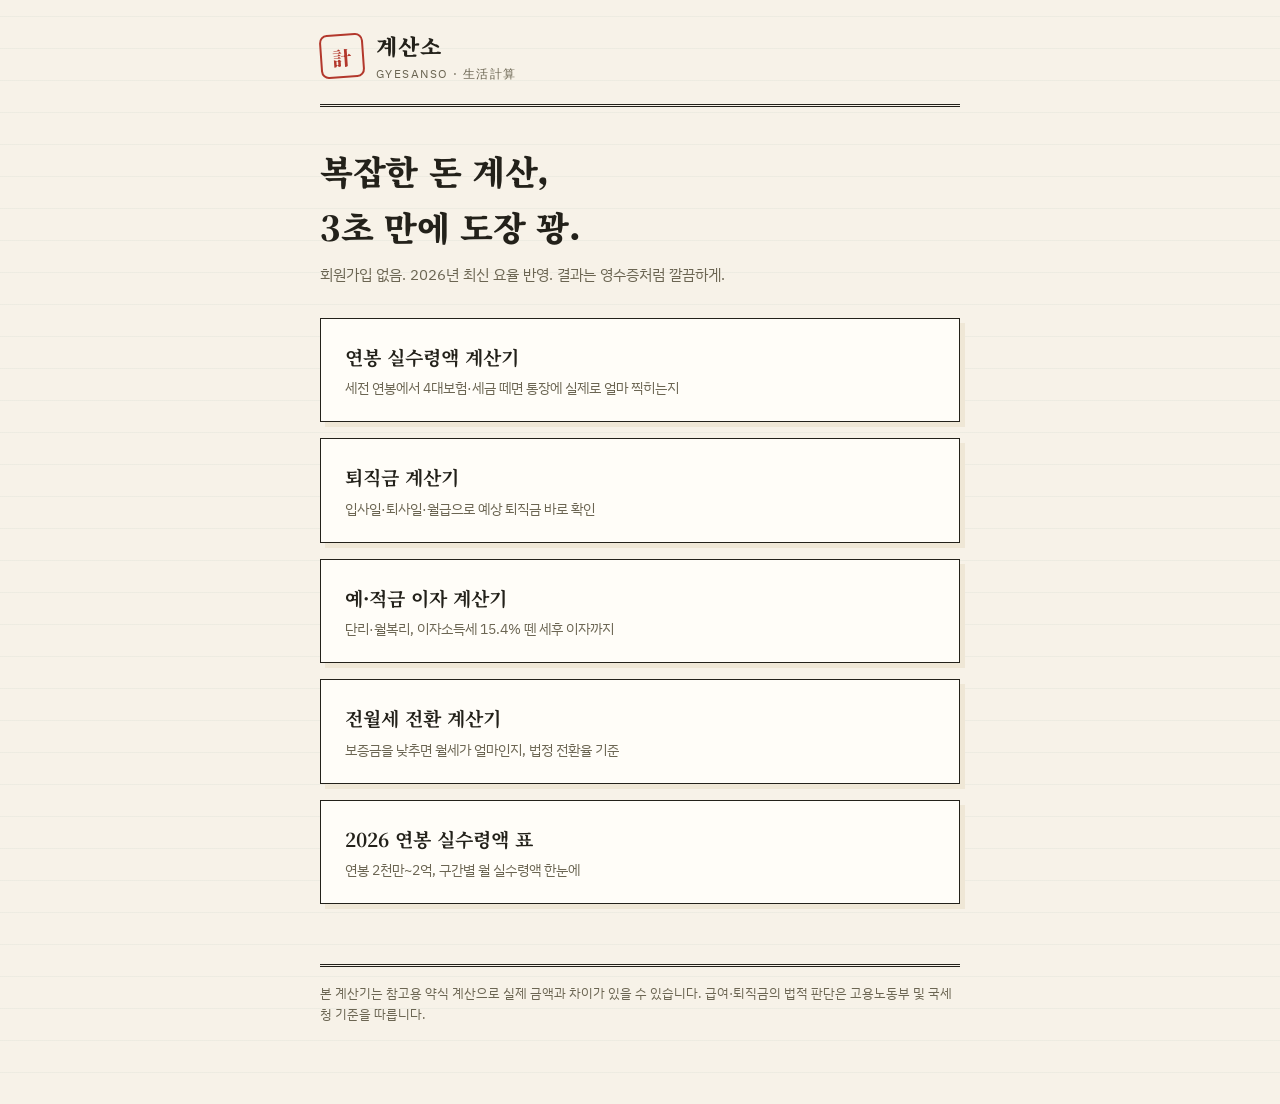
==== index.html @ 00213001 "2026 연봉 실수령액 표 + sitemap/robots Co-Authored-By: Claude Fable 5 <noreply@anthropic.com> Claude-Sessio" ====
<!DOCTYPE html>
<html lang="ko">
<head>
<meta charset="utf-8">
<meta name="viewport" content="width=device-width, initial-scale=1">
<title>계산소 — 연봉 실수령액·퇴직금 계산기</title>
<meta name="description" content="연봉 실수령액, 퇴직금을 3초 만에 계산하세요. 2026년 4대보험 요율 반영, 광고 없는 빠른 무료 계산기.">
<meta property="og:title" content="계산소 — 복잡한 돈 계산, 3초 만에">
<meta property="og:description" content="연봉 실수령액·퇴직금 무료 계산기. 2026년 요율 반영.">
<link rel="preconnect" href="https://fonts.googleapis.com">
<link href="https://fonts.googleapis.com/css2?family=Noto+Serif+KR:wght@700;900&family=IBM+Plex+Sans+KR:wght@400;600&family=IBM+Plex+Mono:wght@500;700&display=swap" rel="stylesheet">
<link rel="stylesheet" href="style.css">
<link rel="icon" href="data:image/svg+xml,<svg xmlns='http://www.w3.org/2000/svg' viewBox='0 0 100 100'><rect x='8' y='8' width='84' height='84' rx='16' fill='none' stroke='%23b3382c' stroke-width='8'/><text x='50' y='68' font-size='52' text-anchor='middle' fill='%23b3382c' font-family='serif' font-weight='900'>計</text></svg>">
<!-- AdSense: 승인 후 여기에 사이트 소유 확인/자동광고 스크립트 붙여넣기 (DEPLOY.md 4번) -->
</head>
<body>
<div class="wrap">
  <header>
    <a class="stamp-logo" href="./">計</a>
    <a class="brand" href="./">계산소<small>GYESANSO · 生活計算</small></a>
  </header>

  <h1>복잡한 돈 계산,<br>3초 만에 도장 꽝.</h1>
  <p class="lead">회원가입 없음. 2026년 최신 요율 반영. 결과는 영수증처럼 깔끔하게.</p>

  <nav class="cards">
    <a class="card" href="salary.html">
      <h2>연봉 실수령액 계산기</h2>
      <p>세전 연봉에서 4대보험·세금 떼면 통장에 실제로 얼마 찍히는지</p>
    </a>
    <a class="card" href="severance.html">
      <h2>퇴직금 계산기</h2>
      <p>입사일·퇴사일·월급으로 예상 퇴직금 바로 확인</p>
    </a>
    <a class="card" href="interest.html">
      <h2>예·적금 이자 계산기</h2>
      <p>단리·월복리, 이자소득세 15.4% 뗀 세후 이자까지</p>
    </a>
    <a class="card" href="jeonse.html">
      <h2>전월세 전환 계산기</h2>
      <p>보증금을 낮추면 월세가 얼마인지, 법정 전환율 기준</p>
    </a>
    <a class="card" href="table.html">
      <h2>2026 연봉 실수령액 표</h2>
      <p>연봉 2천만~2억, 구간별 월 실수령액 한눈에</p>
    </a>
  </nav>

  <footer>
    본 계산기는 참고용 약식 계산으로 실제 금액과 차이가 있을 수 있습니다.
    급여·퇴직금의 법적 판단은 고용노동부 및 국세청 기준을 따릅니다.
  </footer>
</div>
</body>
</html>
---- style.css ----
/* 계산소 — 장부/영수증 에디토리얼 */
:root {
  --paper: #f7f2e8;
  --paper-deep: #efe7d6;
  --ink: #23211a;
  --ink-soft: #6b6552;
  --stamp: #b3382c;      /* 인주 레드 */
  --ledger: #175b4a;     /* 장부 그린 */
  --line: #d8cfba;
  --serif: 'Noto Serif KR', serif;
  --sans: 'IBM Plex Sans KR', sans-serif;
  --mono: 'IBM Plex Mono', monospace;
}
* { margin: 0; padding: 0; box-sizing: border-box; }
html { -webkit-text-size-adjust: 100%; }
body {
  font-family: var(--sans);
  background: var(--paper);
  background-image: repeating-linear-gradient(0deg, transparent, transparent 31px, rgba(23,91,74,.045) 31px, rgba(23,91,74,.045) 32px);
  color: var(--ink);
  line-height: 1.65;
  min-height: 100vh;
}
.wrap { max-width: 680px; margin: 0 auto; padding: 0 20px 80px; }

/* 헤더 */
header { padding: 28px 0 20px; display: flex; align-items: center; gap: 12px; border-bottom: 3px double var(--ink); }
.stamp-logo {
  width: 44px; height: 44px; flex: none;
  border: 2.5px solid var(--stamp); border-radius: 8px;
  color: var(--stamp); font-family: var(--serif); font-weight: 900; font-size: 19px;
  display: flex; align-items: center; justify-content: center;
  transform: rotate(-4deg);
  text-decoration: none; line-height: 1;
}
header .brand { font-family: var(--serif); font-weight: 900; font-size: 22px; letter-spacing: .04em; text-decoration: none; color: var(--ink); }
header .brand small { display: block; font-family: var(--sans); font-weight: 400; font-size: 12px; color: var(--ink-soft); letter-spacing: .12em; }

h1 { font-family: var(--serif); font-weight: 900; font-size: clamp(26px, 5vw, 34px); margin: 36px 0 8px; letter-spacing: -.01em; }
.lead { color: var(--ink-soft); font-size: 15px; margin-bottom: 28px; }

/* 입력 폼 */
form.calc { background: #fffdf8; border: 1.5px solid var(--ink); box-shadow: 5px 5px 0 var(--paper-deep); padding: 24px; margin-bottom: 28px; }
.field { margin-bottom: 18px; }
.field label { display: block; font-weight: 600; font-size: 14px; margin-bottom: 6px; }
.field .hint { font-weight: 400; color: var(--ink-soft); font-size: 12px; margin-left: 6px; }
.field input, .field select {
  width: 100%; padding: 12px 14px; font-size: 17px;
  font-family: var(--mono); font-variant-numeric: tabular-nums;
  border: 1.5px solid var(--line); border-radius: 0; background: var(--paper);
  color: var(--ink); outline: none;
}
.field input:focus, .field select:focus { border-color: var(--ledger); background: #fff; }
.quick { display: flex; gap: 8px; margin-top: 8px; flex-wrap: wrap; }
.quick button {
  font-family: var(--sans); font-size: 13px; padding: 5px 12px; cursor: pointer;
  background: none; border: 1px solid var(--line); border-radius: 99px; color: var(--ink-soft);
}
.quick button:hover { border-color: var(--stamp); color: var(--stamp); }
.row2 { display: grid; grid-template-columns: 1fr 1fr; gap: 14px; }
@media (max-width: 480px) { .row2 { grid-template-columns: 1fr; } }
button.go {
  width: 100%; padding: 15px; font-size: 17px; font-weight: 700; font-family: var(--serif);
  background: var(--ink); color: var(--paper); border: none; cursor: pointer; letter-spacing: .2em;
}
button.go:active { transform: translate(2px, 2px); }

/* 영수증 결과 */
.receipt {
  background: #fffdf8; border: 1.5px dashed var(--ink); padding: 26px 24px;
  font-family: var(--mono); font-variant-numeric: tabular-nums;
  position: relative; margin-bottom: 40px; display: none;
}
.receipt.show { display: block; animation: slide .35s ease; }
@keyframes slide { from { opacity: 0; transform: translateY(10px); } to { opacity: 1; } }
.receipt h2 { font-family: var(--serif); font-size: 16px; text-align: center; letter-spacing: .3em; border-bottom: 1px solid var(--line); padding-bottom: 12px; margin-bottom: 14px; }
.receipt .line { display: flex; justify-content: space-between; padding: 5px 0; font-size: 14.5px; }
.receipt .line .k { color: var(--ink-soft); font-family: var(--sans); }
.receipt .line.minus .v::before { content: "− "; color: var(--stamp); }
.receipt .sep { border-top: 1px dashed var(--line); margin: 10px 0; }
.receipt .total { display: flex; justify-content: space-between; align-items: baseline; padding-top: 6px; }
.receipt .total .k { font-family: var(--serif); font-weight: 700; font-size: 16px; }
.receipt .total .v { font-size: 26px; font-weight: 700; color: var(--ledger); }
.receipt .foot { text-align: center; color: var(--ink-soft); font-size: 12px; margin-top: 14px; font-family: var(--sans); }
.receipt .stamp-mark {
  position: absolute; top: 18px; right: 18px; width: 52px; height: 52px;
  border: 2.5px solid var(--stamp); border-radius: 50%; color: var(--stamp);
  font-family: var(--serif); font-weight: 900; font-size: 13px; line-height: 1.15;
  display: flex; align-items: center; justify-content: center; text-align: center;
  transform: rotate(9deg); opacity: .85;
}

/* 설명 섹션 */
.explain { margin-top: 8px; }
.explain h2 { font-family: var(--serif); font-size: 20px; margin: 34px 0 10px; padding-left: 12px; border-left: 4px solid var(--stamp); }
.explain p, .explain li { font-size: 15px; color: #3c392e; margin-bottom: 8px; }
.explain ul { padding-left: 22px; }
.explain strong { color: var(--ink); }

/* 인덱스 카드 */
.cards { display: grid; gap: 16px; margin-top: 30px; }
.card {
  display: block; background: #fffdf8; border: 1.5px solid var(--ink);
  box-shadow: 5px 5px 0 var(--paper-deep); padding: 22px 24px;
  text-decoration: none; color: var(--ink); transition: transform .12s ease;
}
.card:hover { transform: translate(-2px, -2px); box-shadow: 7px 7px 0 var(--paper-deep); }
.card h2 { font-family: var(--serif); font-size: 19px; margin-bottom: 4px; }
.card p { font-size: 14px; color: var(--ink-soft); }
.card.soon { opacity: .45; pointer-events: none; }
.card.soon h2::after { content: " · 준비중"; font-size: 12px; color: var(--stamp); }

footer { margin-top: 60px; border-top: 3px double var(--ink); padding-top: 16px; font-size: 12.5px; color: var(--ink-soft); }
footer a { color: var(--ledger); }
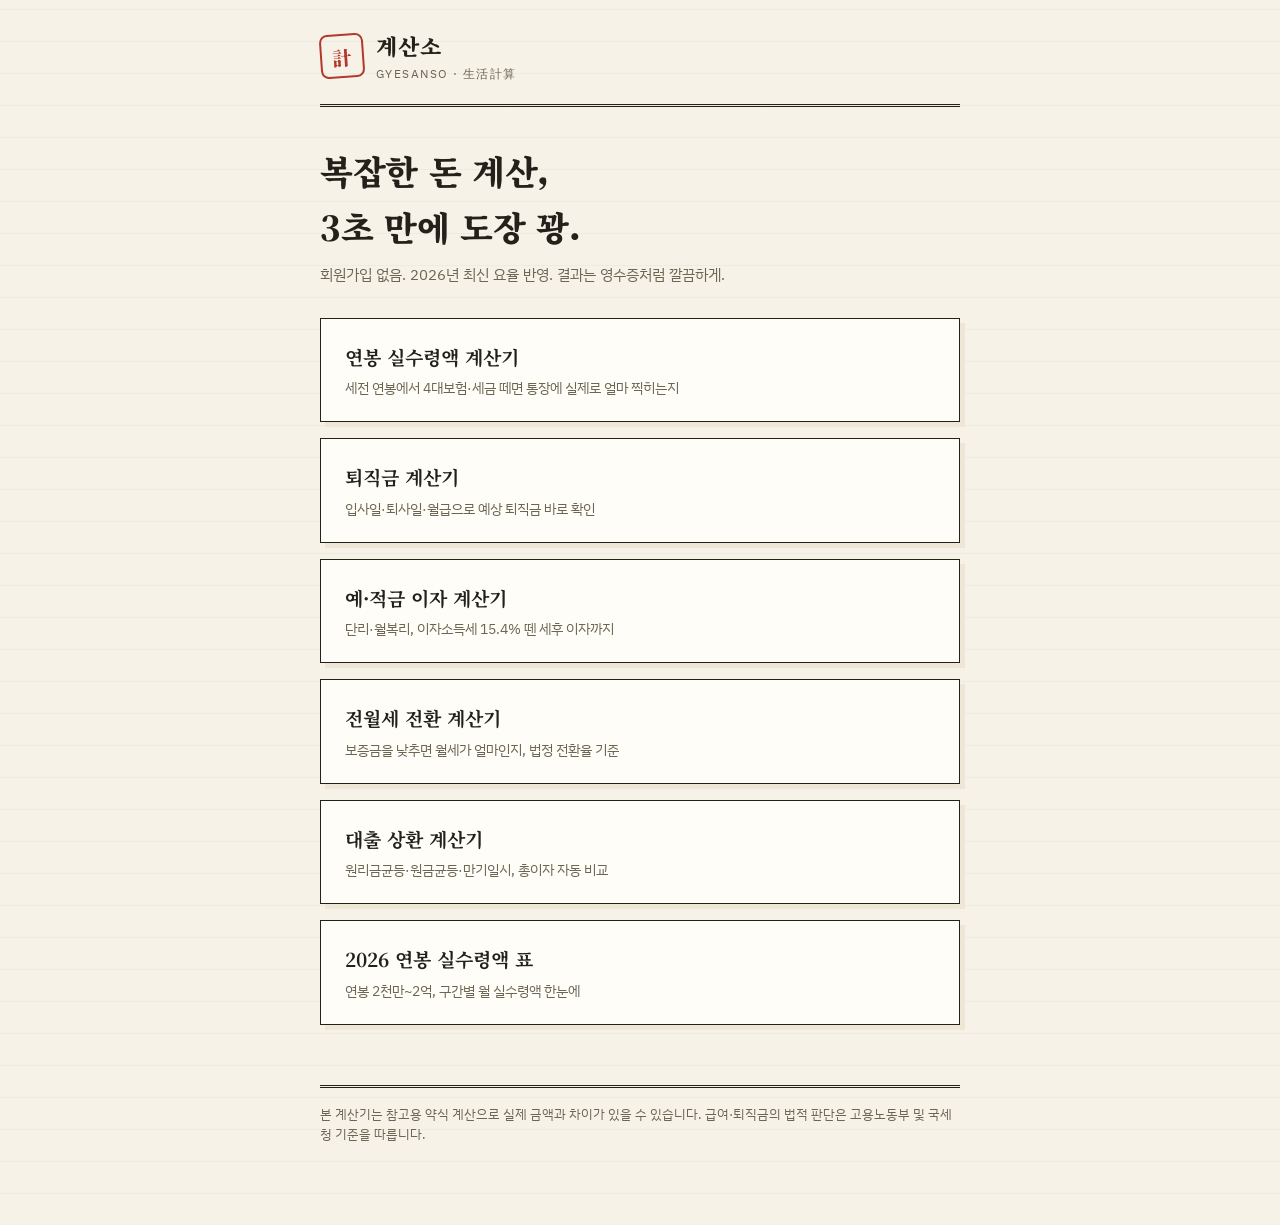
==== commit 84802a6e: "대출 상환 계산기 (원리금균등·원금균등·만기일시) Co-Authored-By: Claude Fable 5 <noreply@anthropic.com> Claude-Session: h" ====
--- a/index.html
+++ b/index.html
@@ -40,6 +40,10 @@
       <h2>전월세 전환 계산기</h2>
       <p>보증금을 낮추면 월세가 얼마인지, 법정 전환율 기준</p>
     </a>
+    <a class="card" href="loan.html">
+      <h2>대출 상환 계산기</h2>
+      <p>원리금균등·원금균등·만기일시, 총이자 자동 비교</p>
+    </a>
     <a class="card" href="table.html">
       <h2>2026 연봉 실수령액 표</h2>
       <p>연봉 2천만~2억, 구간별 월 실수령액 한눈에</p>
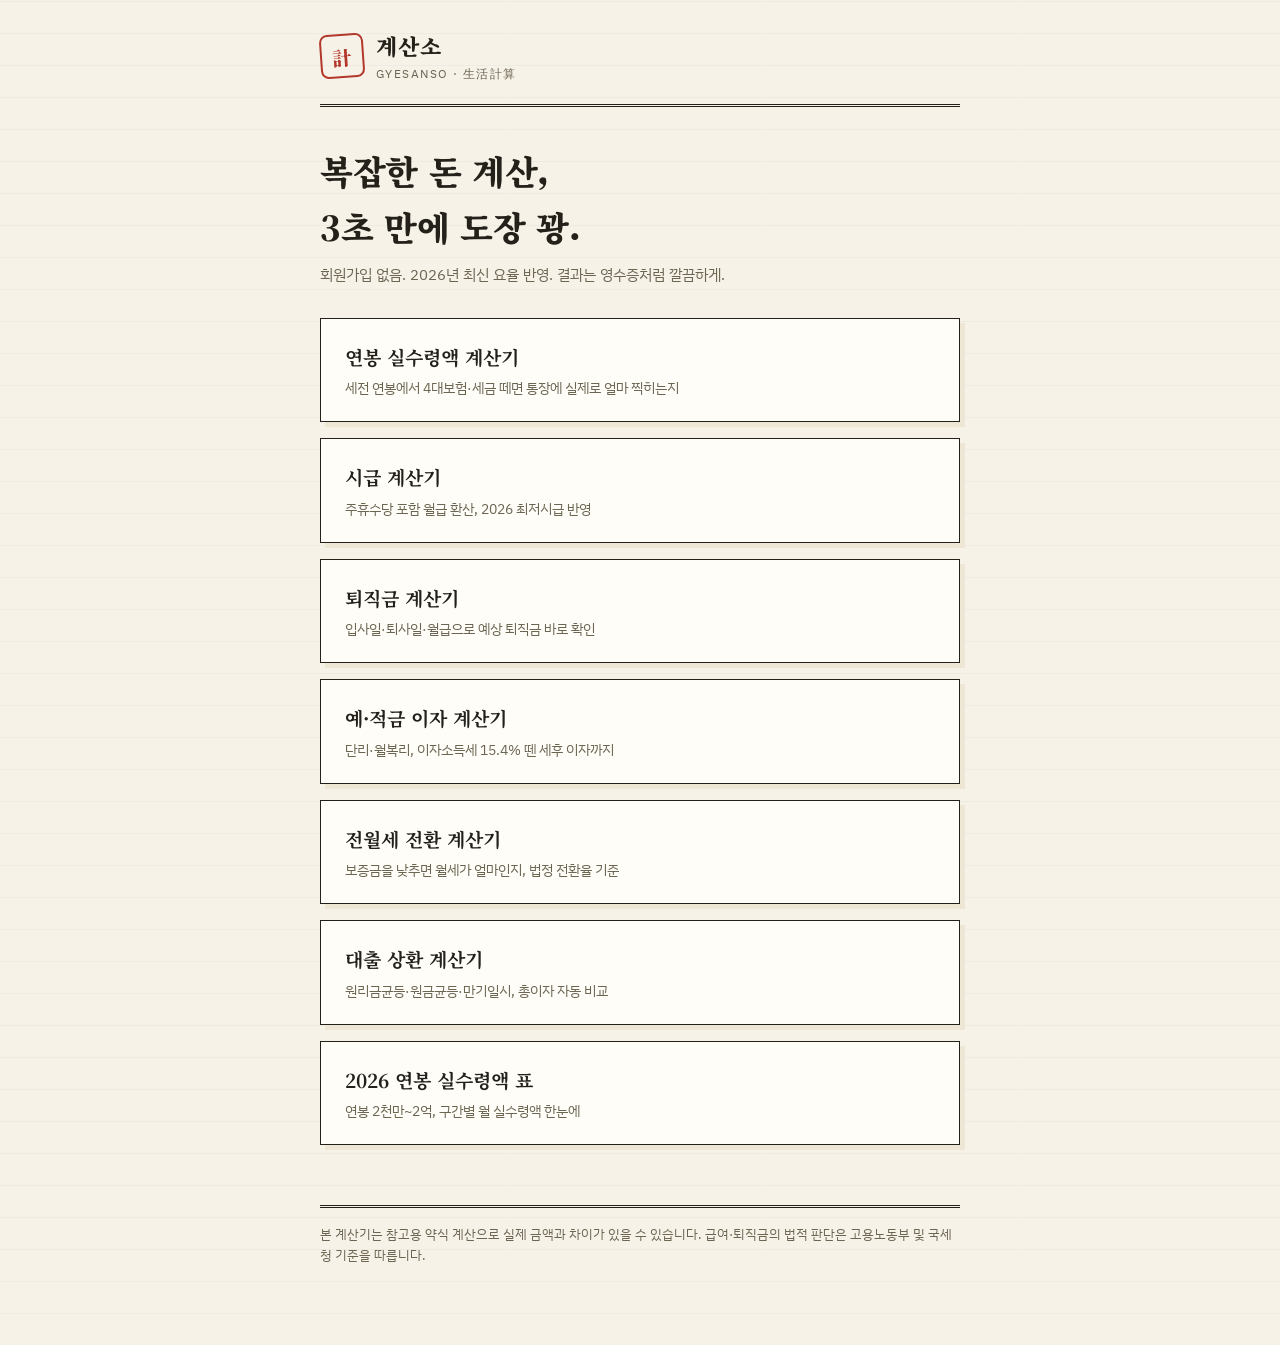
==== commit c1be8729: "시급 계산기 (주휴수당 포함, 2026 최저시급) Co-Authored-By: Claude Fable 5 <noreply@anthropic.com> Claude-Session: h" ====
--- a/index.html
+++ b/index.html
@@ -28,6 +28,10 @@
       <h2>연봉 실수령액 계산기</h2>
       <p>세전 연봉에서 4대보험·세금 떼면 통장에 실제로 얼마 찍히는지</p>
     </a>
+    <a class="card" href="hourly.html">
+      <h2>시급 계산기</h2>
+      <p>주휴수당 포함 월급 환산, 2026 최저시급 반영</p>
+    </a>
     <a class="card" href="severance.html">
       <h2>퇴직금 계산기</h2>
       <p>입사일·퇴사일·월급으로 예상 퇴직금 바로 확인</p>
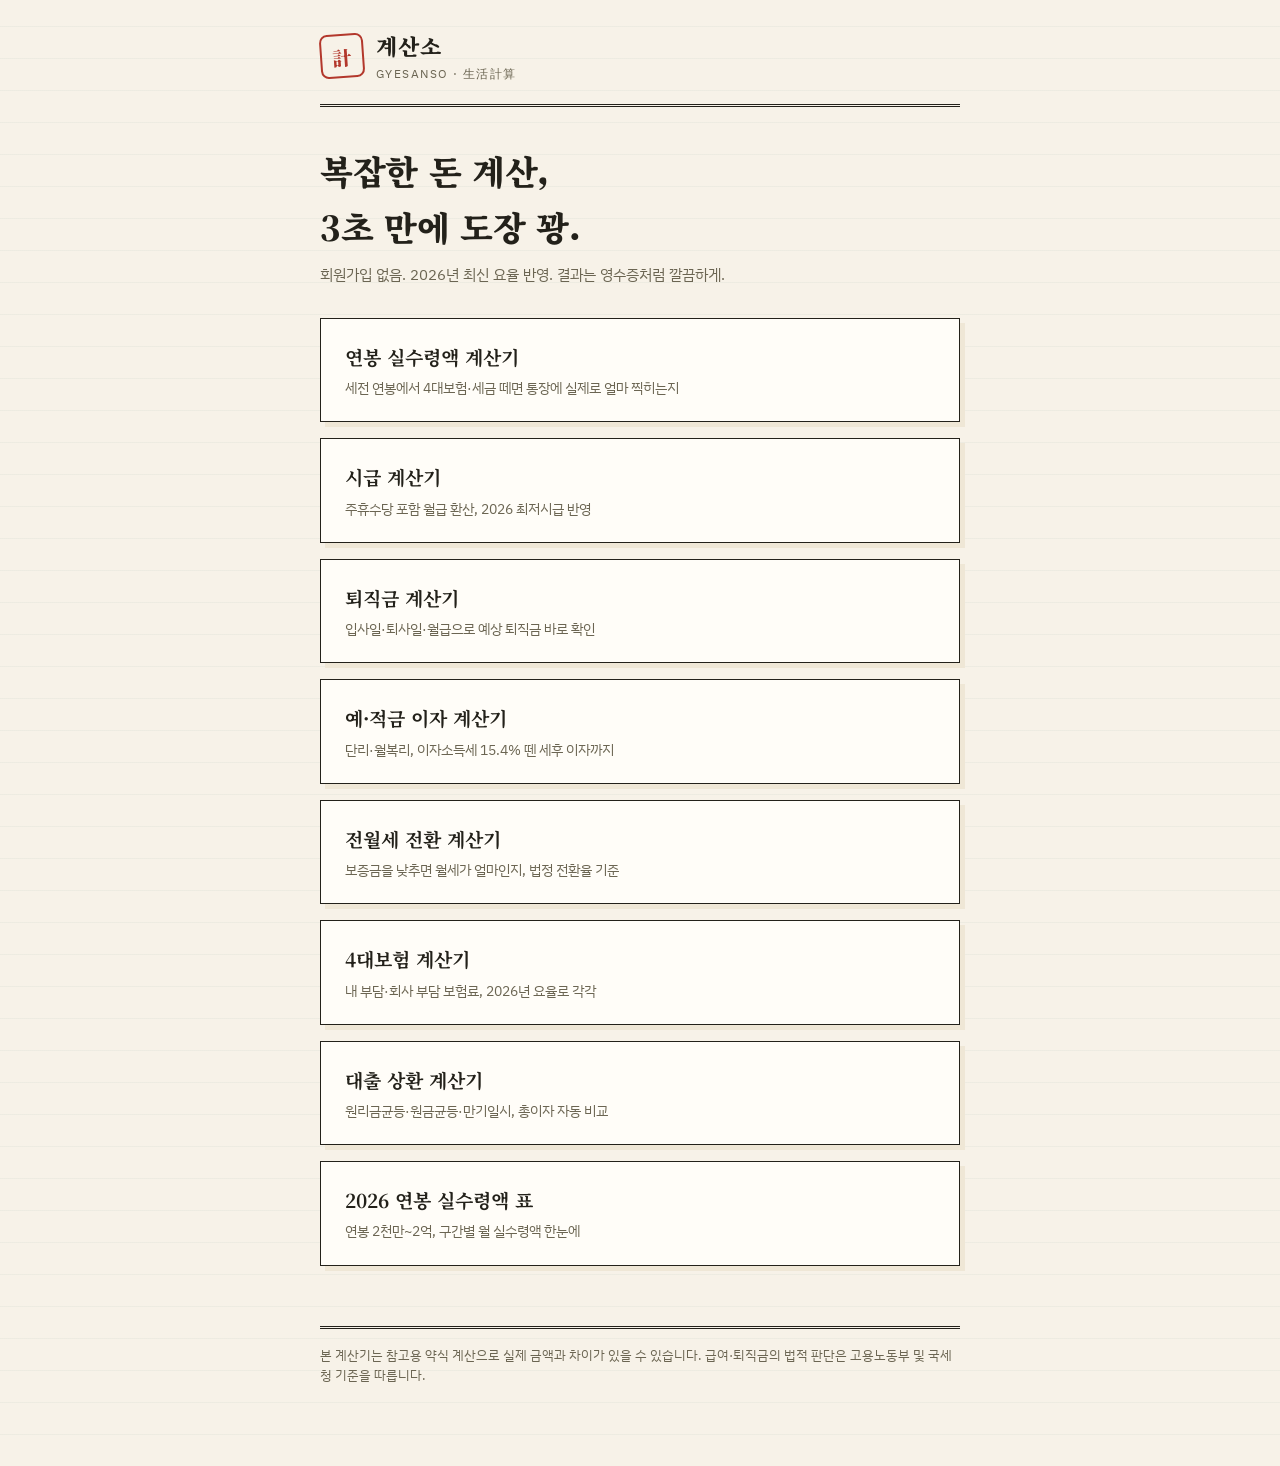
==== commit 10c095c1: "4대보험 계산기 (근로자·사업주 부담 분리) Co-Authored-By: Claude Fable 5 <noreply@anthropic.com> Claude-Session: http" ====
--- a/index.html
+++ b/index.html
@@ -44,6 +44,10 @@
       <h2>전월세 전환 계산기</h2>
       <p>보증금을 낮추면 월세가 얼마인지, 법정 전환율 기준</p>
     </a>
+    <a class="card" href="insurance.html">
+      <h2>4대보험 계산기</h2>
+      <p>내 부담·회사 부담 보험료, 2026년 요율로 각각</p>
+    </a>
     <a class="card" href="loan.html">
       <h2>대출 상환 계산기</h2>
       <p>원리금균등·원금균등·만기일시, 총이자 자동 비교</p>
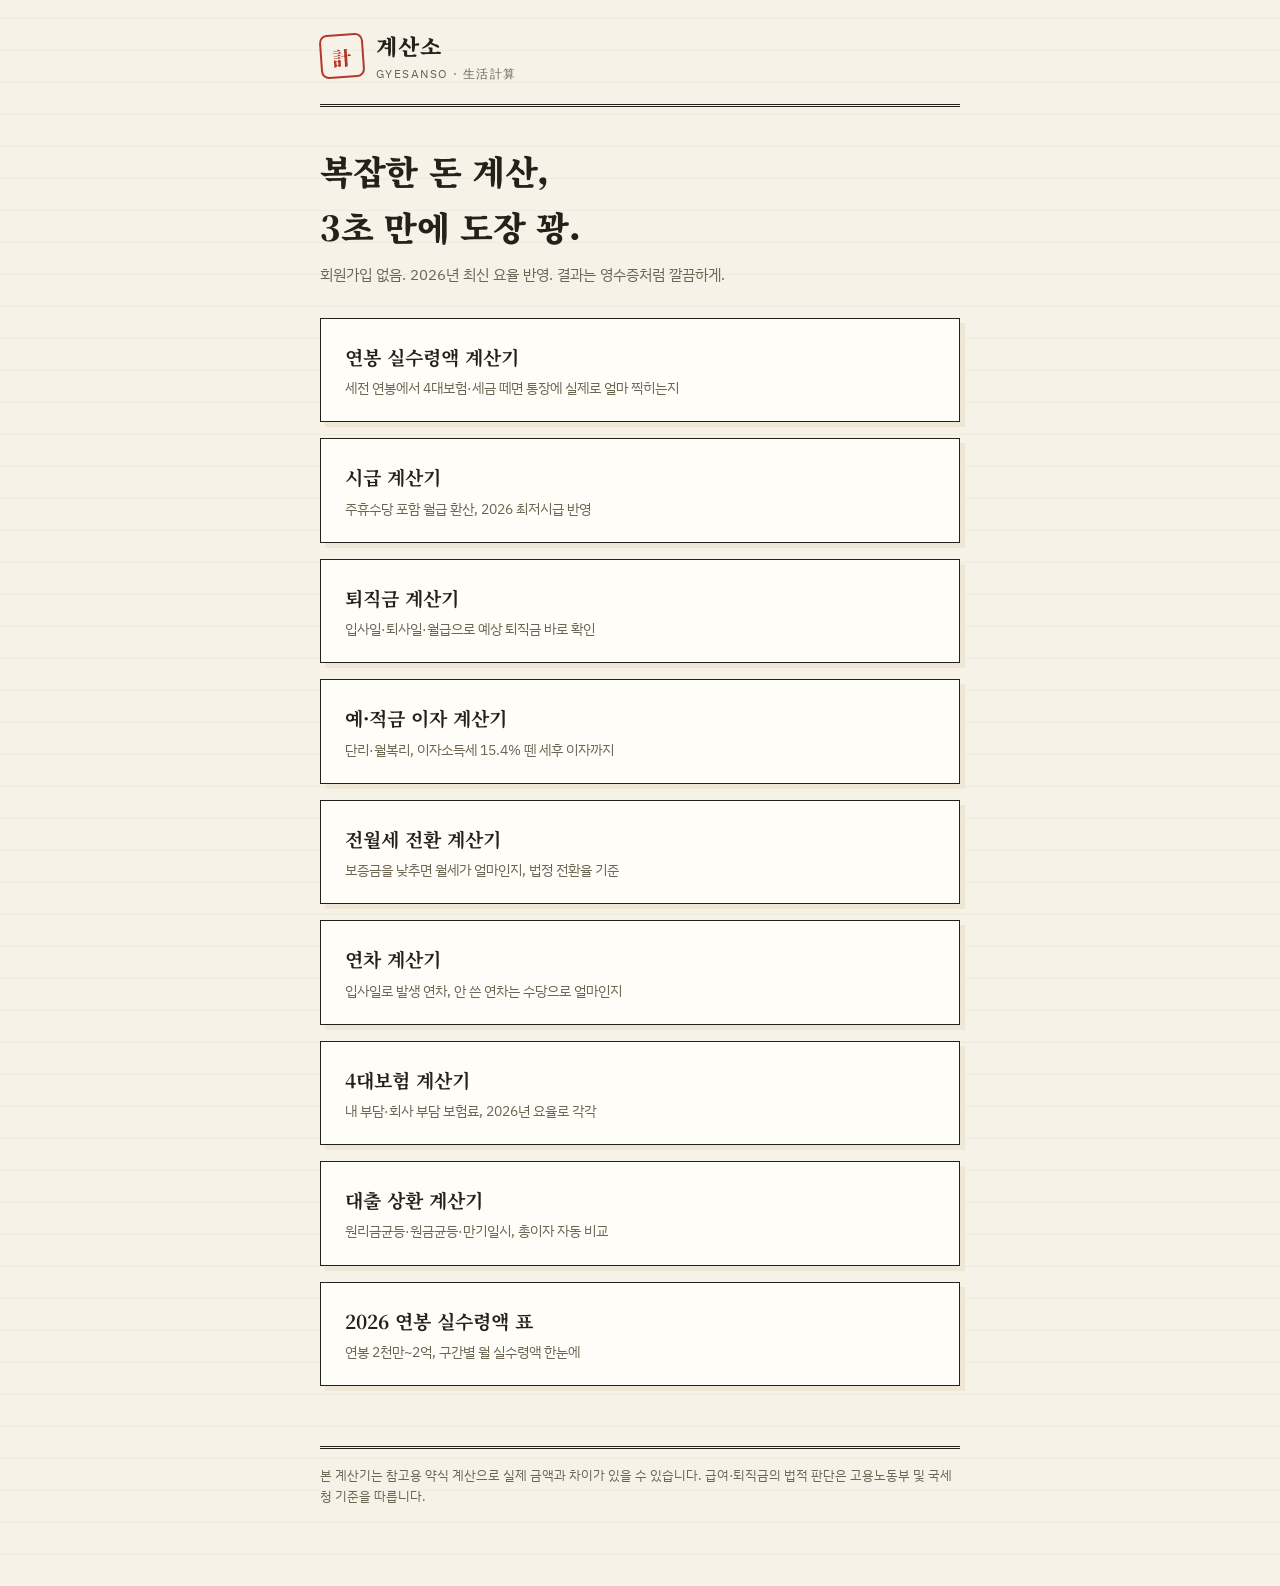
==== commit 5458996f: "연차 계산기 (발생 연차 + 미사용 연차수당) Co-Authored-By: Claude Fable 5 <noreply@anthropic.com> Claude-Session: htt" ====
--- a/index.html
+++ b/index.html
@@ -44,6 +44,10 @@
       <h2>전월세 전환 계산기</h2>
       <p>보증금을 낮추면 월세가 얼마인지, 법정 전환율 기준</p>
     </a>
+    <a class="card" href="annual-leave.html">
+      <h2>연차 계산기</h2>
+      <p>입사일로 발생 연차, 안 쓴 연차는 수당으로 얼마인지</p>
+    </a>
     <a class="card" href="insurance.html">
       <h2>4대보험 계산기</h2>
       <p>내 부담·회사 부담 보험료, 2026년 요율로 각각</p>
--- a/style.css
+++ b/style.css
@@ -110,5 +110,15 @@
 .card.soon { opacity: .45; pointer-events: none; }
 .card.soon h2::after { content: " · 준비중"; font-size: 12px; color: var(--stamp); }
 
+/* 관련 계산기 */
+.related { margin-top: 44px; }
+.related h2 { font-family: var(--serif); font-size: 15px; letter-spacing: .1em; color: var(--ink-soft); margin-bottom: 10px; }
+.related a {
+  display: inline-block; margin: 0 8px 8px 0; padding: 8px 16px;
+  border: 1.5px solid var(--ink); background: #fffdf8; box-shadow: 3px 3px 0 var(--paper-deep);
+  text-decoration: none; color: var(--ink); font-size: 14px; font-weight: 600;
+}
+.related a:hover { color: var(--stamp); border-color: var(--stamp); }
+
 footer { margin-top: 60px; border-top: 3px double var(--ink); padding-top: 16px; font-size: 12.5px; color: var(--ink-soft); }
 footer a { color: var(--ledger); }
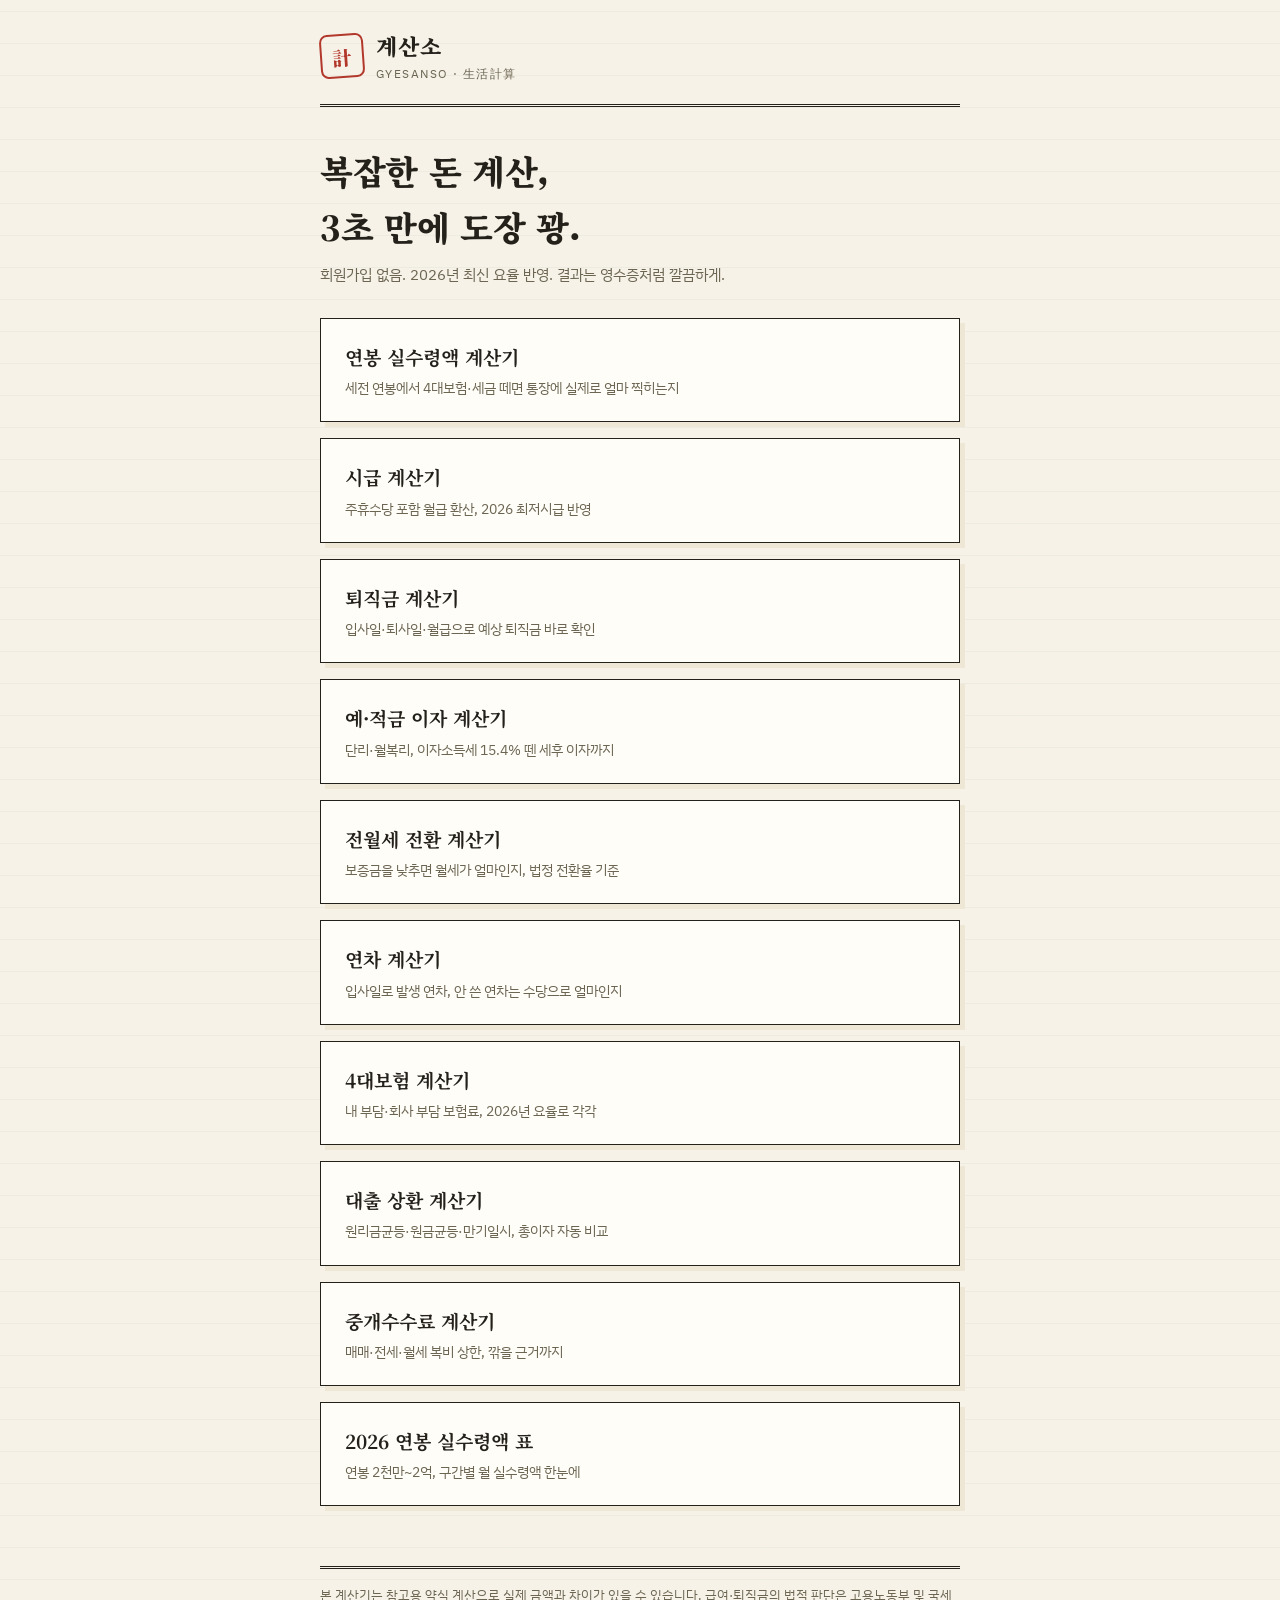
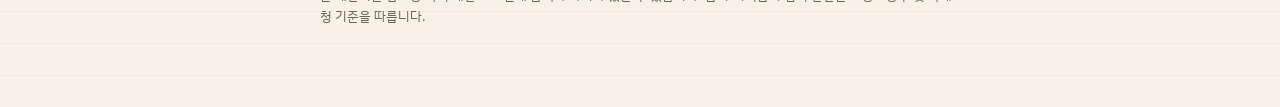
==== commit c77479d1: "부동산 중개수수료 계산기 (상한요율표) Co-Authored-By: Claude Fable 5 <noreply@anthropic.com> Claude-Session: https:/" ====
--- a/index.html
+++ b/index.html
@@ -56,6 +56,10 @@
       <h2>대출 상환 계산기</h2>
       <p>원리금균등·원금균등·만기일시, 총이자 자동 비교</p>
     </a>
+    <a class="card" href="fee.html">
+      <h2>중개수수료 계산기</h2>
+      <p>매매·전세·월세 복비 상한, 깎을 근거까지</p>
+    </a>
     <a class="card" href="table.html">
       <h2>2026 연봉 실수령액 표</h2>
       <p>연봉 2천만~2억, 구간별 월 실수령액 한눈에</p>
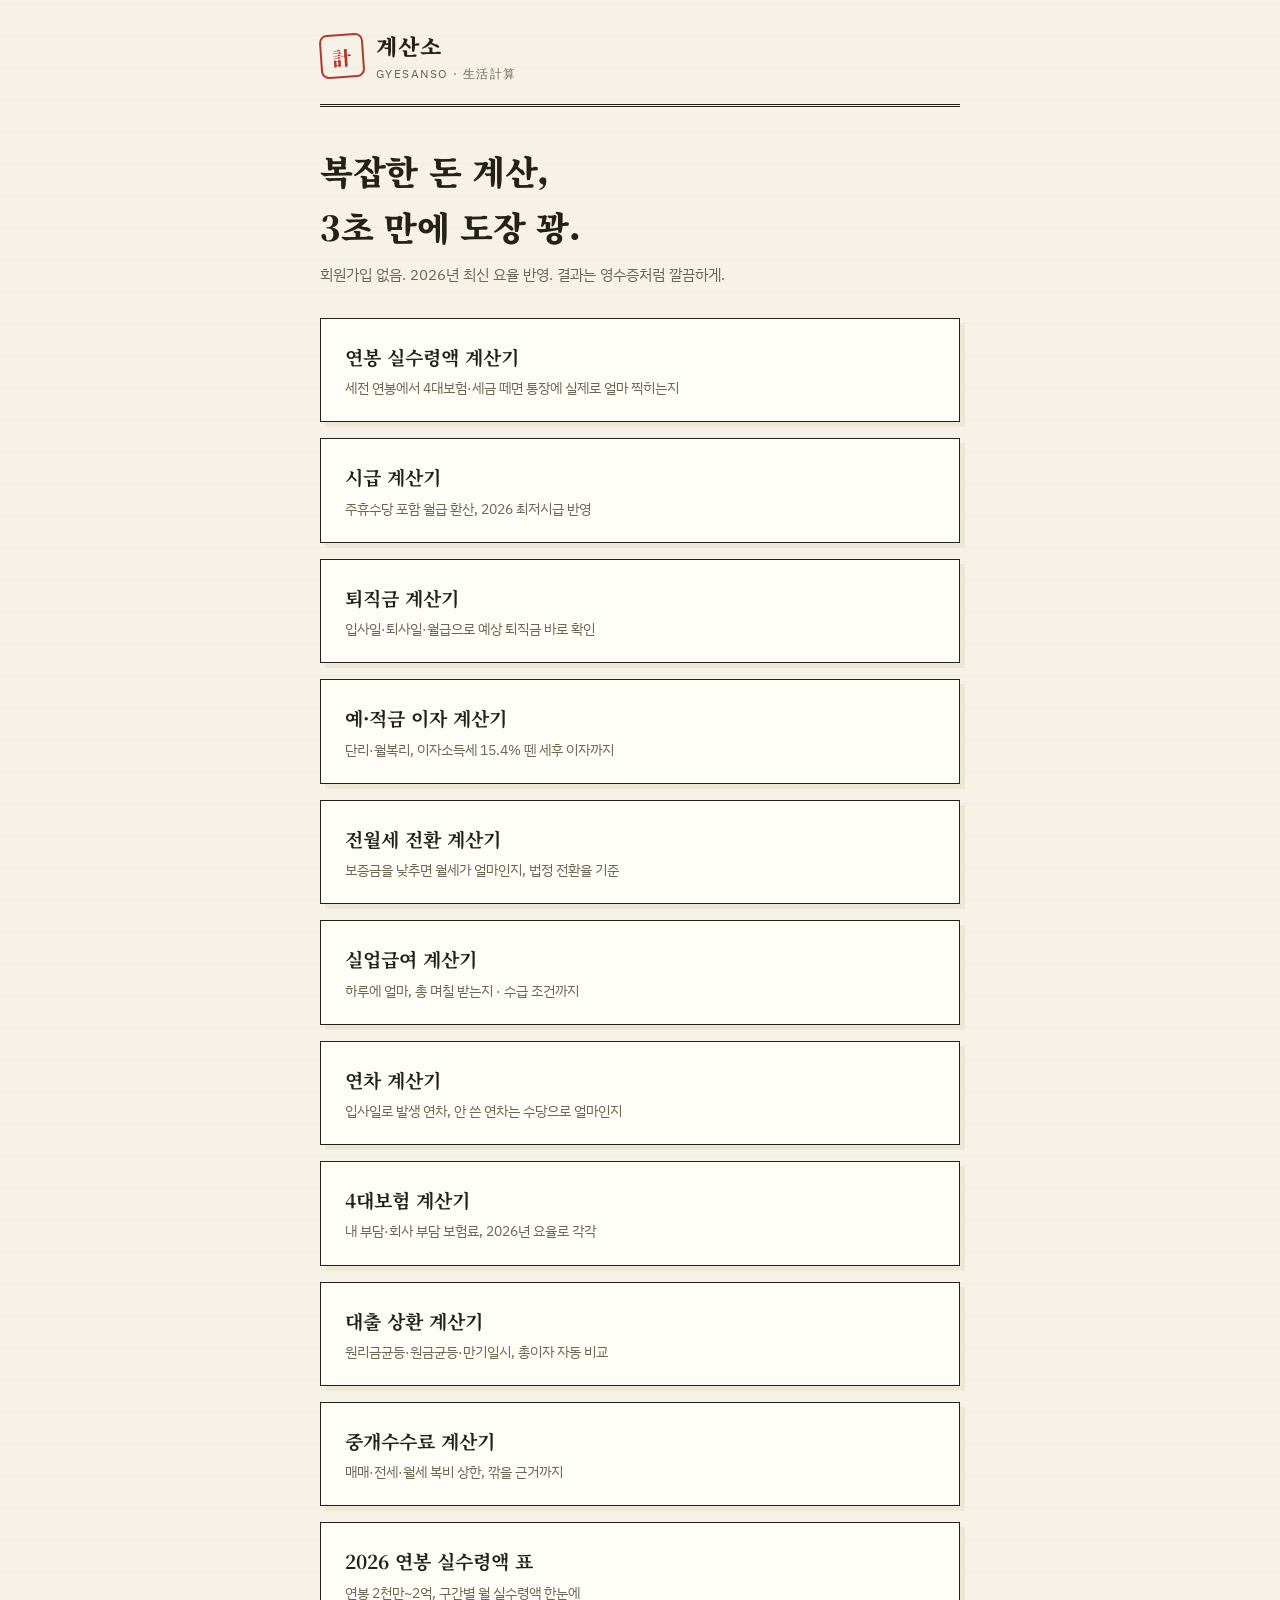
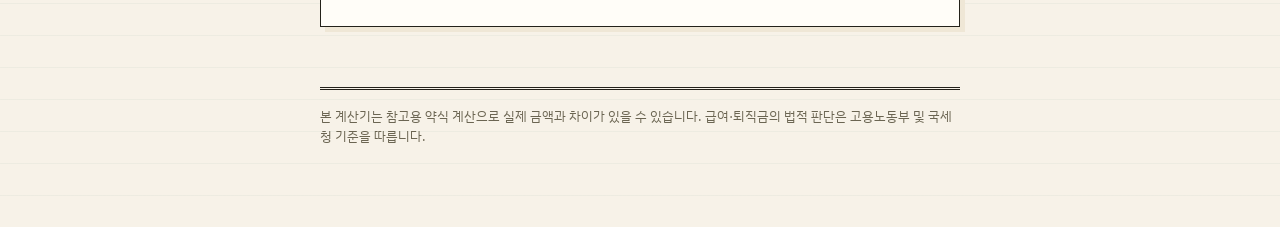
==== commit 05cbe15b: "실업급여 계산기 (평균임금 60%, 소정급여일수표) Co-Authored-By: Claude Fable 5 <noreply@anthropic.com> Claude-Session: " ====
--- a/index.html
+++ b/index.html
@@ -44,6 +44,10 @@
       <h2>전월세 전환 계산기</h2>
       <p>보증금을 낮추면 월세가 얼마인지, 법정 전환율 기준</p>
     </a>
+    <a class="card" href="unemployment.html">
+      <h2>실업급여 계산기</h2>
+      <p>하루에 얼마, 총 며칠 받는지 · 수급 조건까지</p>
+    </a>
     <a class="card" href="annual-leave.html">
       <h2>연차 계산기</h2>
       <p>입사일로 발생 연차, 안 쓴 연차는 수당으로 얼마인지</p>
